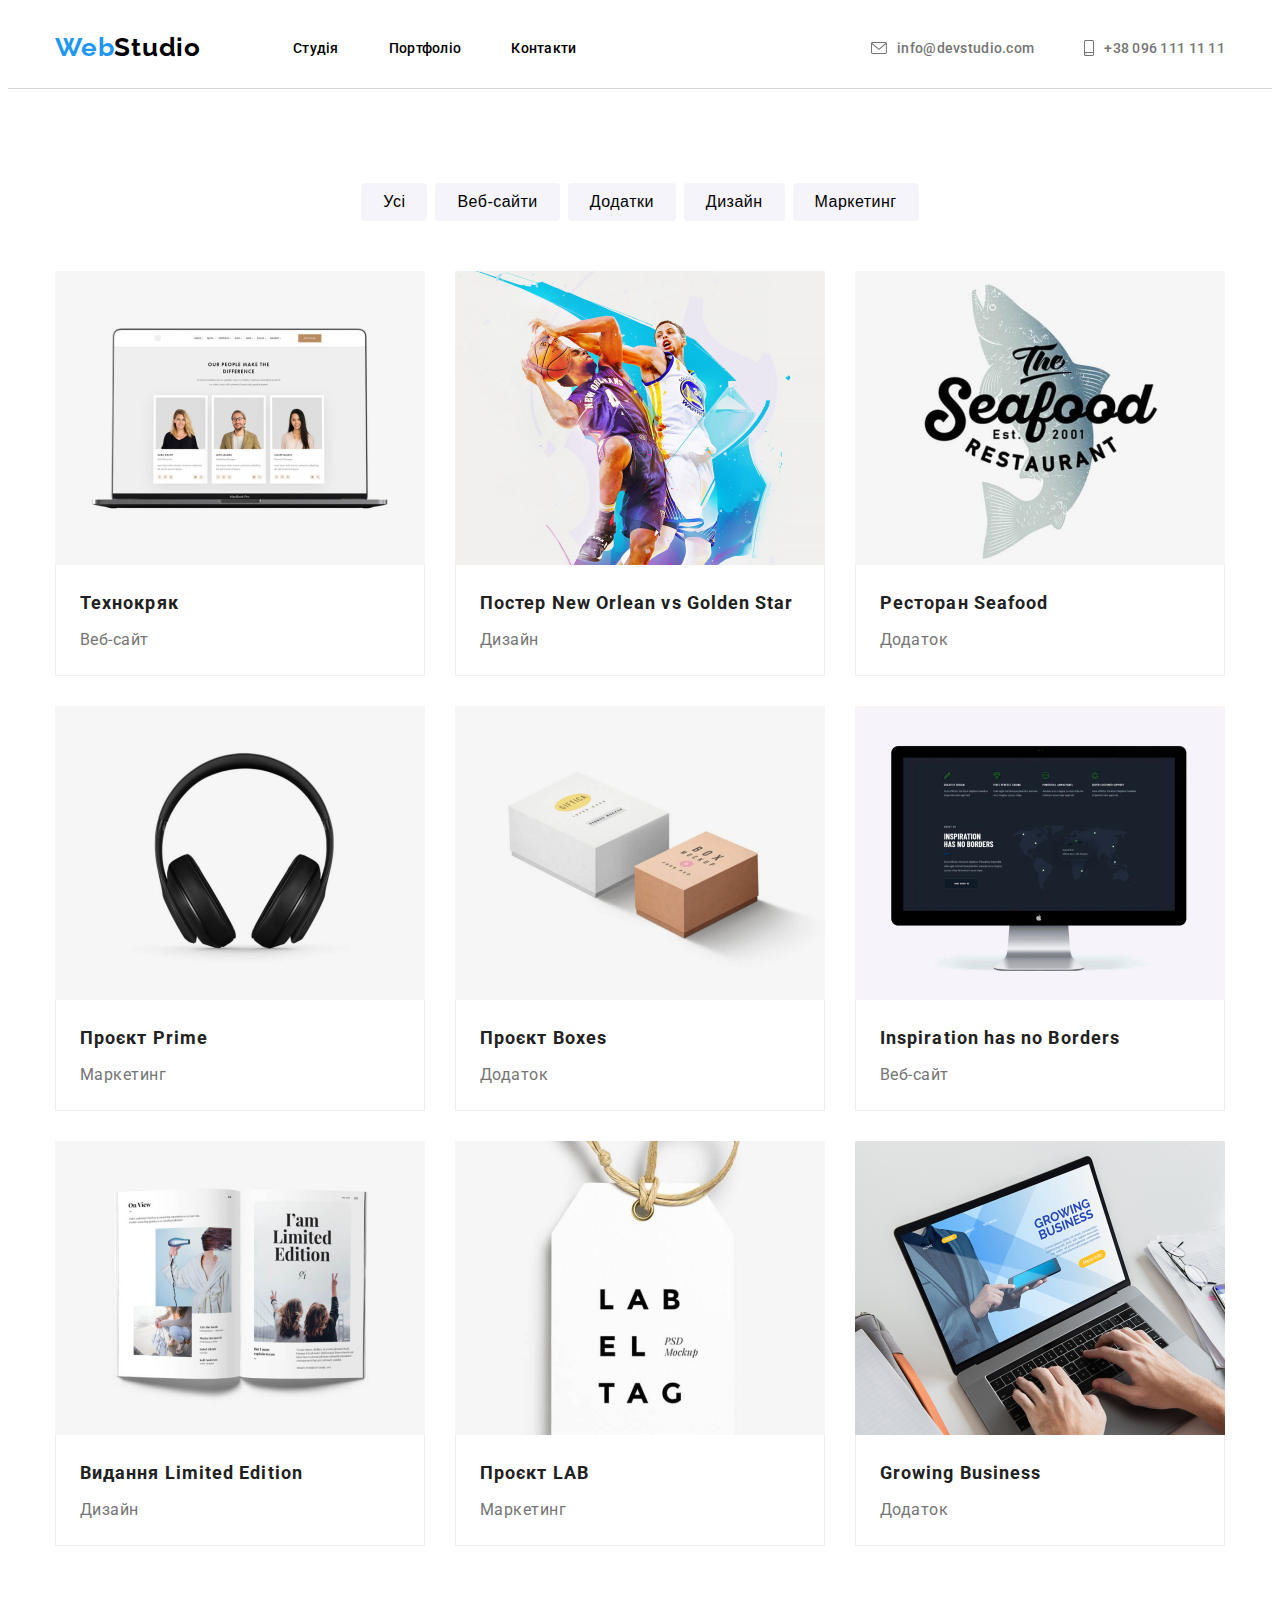
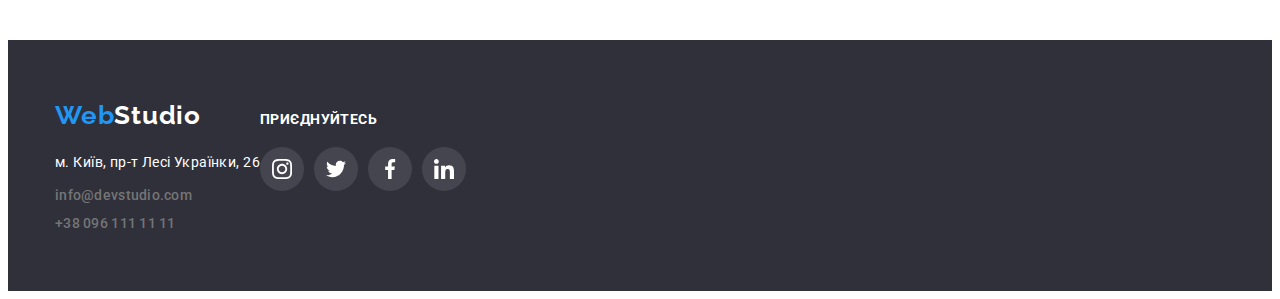
==== portfolio.html @ b7d6afb3 "Initial commit" ====
<!DOCTYPE html>
<html lang="uk">
<head>
    <meta charset="UTF-8">
    <meta http-equiv="X-UA-Compatible" content="IE=edge">
    <meta name="viewport" content="width=device-width, initial-scale=1.0">
    <title>Portfolio</title>
   
    <link rel="preconnect" href="https://fonts.googleapis.com">
    <link rel="preconnect" href="https://fonts.gstatic.com" crossorigin>
    <link href="https://fonts.googleapis.com/css2?family=Raleway:wght@700&family=Roboto:wght@400;500;700;900&display=swap" rel="stylesheet">
    <link rel="stylesheet" href="node_modules/modern-normalize/modern-normalize.css">
    <link rel="stylesheet" href="./css/styles.css">
</head>

<body>
    <!--Header-->
 <header class="header-section">
        <div class="container">
        
        <!--Navigation bar-->
        <div class="header-navigation">
            
        <nav class="logo-container">
            <a class="logo-header" href="./index.html"><span class="accent-logo">Web</span>Studio</a>
        
            <ul class="navigation-container">  

                <li><a class="navigation-bar" href="./index.html">Студія</a></li>
                <li><a class="navigation-bar" href="./portfolio.html">Портфоліо</a></li>
                <li><a class="navigation-bar" href="#">Контакти</a></li>   
                
            </ul>
        </nav>
            
        <!--Contact info-->
           <ul class="contact-container">
    
            <li><a class="contact-info" href="mailto:info@devstudio.com">
                <svg width="16" height="12">
                    <use href="./images/icons.svg#icon-envelope"></use>
                </svg>
                info@devstudio.com
            </a></li>
            <li><a class="contact-info" href="tel:+380961111111">
                 <svg width="10" height="16">
                    <use href="./images/icons.svg#icon-smartphone"></use>
                </svg>
                 +38 096 111 11 11
            </a></li>       
        </ul>
        </div>
    </header>
    <main>
        

        <!--Filter section-->
        <section class="all-section">
            <div class="container">
            <ul class="filter-container">
                <li><button class="filter-button" type="button">Усі</button></li>
                <li><button class="filter-button" type="button">Веб-сайти</button></li>
                <li><button class="filter-button" type="button">Додатки</button></li>
                <li><button class="filter-button" type="button">Дизайн</button></li>
                <li><button class="filter-button" type="button">Маркетинг</button></li>
            </ul>
       
            <ul class="filter-items">
                <li class="all-list">
                    <img src="./images/techno.jpg" alt="Прототип веб-сайту" width="370" height="294">
                    <div class="items-container">
                    <h3 class="project-name">Технокряк</h3>
                    <p class="project">Веб-сайт</p>
                    </div>
                </li>
                <li class="all-list">
                    <img src="./images/neworlean.jpg" alt="Двоє баскетболістів" width="370" height="294">
                    <div class="items-container">
                    <h3 class="project-name">Постер New Orlean vs Golden Star</h3>
                    <p class="project">Дизайн</p>
                    </div>
                </li>
                <li class="all-list">
                    <img src="./images/seafood.jpg" alt="Лого ресторану морепродуктів" width="370" height="294">
                    <div class="items-container">
                    <h3 class="project-name">Ресторан Seafood</h3>
                    <p class="project">Додаток</p>
                    </div>
                </li>
                <li class="all-list">
                    <img src="./images/prime.jpg" alt="Навушники" width="370" height="294">
                    <div class="items-container">
                    <h3 class="project-name">Проєкт Prime</h3>
                    <p class="project">Маркетинг</p>
                    </div>
                </li>
                <li class="all-list">
                    <img src="./images/boxes.jpg" alt="Дві коробки" width="370" height="294">
                    <div class="items-container">
                    <h3 class="project-name">Проєкт Boxes</h3>
                    <p class="project">Додаток</p>
                    </div>
                </li>
                <li class="all-list">
                    <img src="./images/inspiration.jpg" alt="Монітор комп'ютеру" width="370" height="294">
                    <div class="items-container">
                    <h3 class="project-name">Inspiration has no Borders</h3>
                    <p class="project">Веб-сайт</p>
                    </div>
                </li>
                <li class="all-list">
                    <img src="./images/limited.jpg" alt="Розкрита книга" width="370" height="294">
                    <div class="items-container">
                    <h3 class="project-name">Видання Limited Edition</h3>
                    <p class="project">Дизайн</p>
                    </div>
                </li>
                <li class="all-list">
                    <img src="./images/lab.jpg" alt="Лого проекту" width="370" height="294">
                    <div class="items-container">
                    <h3 class="project-name">Проєкт LAB</h3>
                    <p class="project">Маркетинг</p>
                    </div>
                </li>
                <li class="all-list">
                    <img src="./images/business.jpg" alt="Людина за ноутбуком" width="370" height="294">
                    <div class="items-container">
                    <h3 class="project-name">Growing Business</h3>
                    <p class="project">Додаток</p>
                    </div>
                </li>
            </ul>
            </div>
        </section>

        
    </main>

    <!--Footer-->
   <footer class="footer">
        <div class="container">
        <div class="footer-container">
        <div>
        <a class="logo-footer" href="./index.html"><span class="accent-logo">Web</span>Studio</a>
        <address class="address-section">
            <a class="footer-address" href="https://www.google.com/maps/d/u/0/viewer?mid=10uSM3H-mIU3GznYo2szRIEphczw&hl=en_US&ll=50.42732700000001%2C30.538092&z=17" target="_blank" rel="noopener noreferrer nofollow">м. Київ, пр-т Лесі Українки, 26</a>
        <ul>
            
            <li class="contact-bottom"><a class="contact-info" href="mailto:info@devstudio.com">info@devstudio.com</a></li>
            <li class="contact-bottom"><a class="contact-info" href="tel:+380961111111">+38 096 111 11 11</a></li>
        </ul>
        </address>
        </div>
        <div>
        <h3 class="footer-join">Приєднуйтесь</h3>
        <ul class="footer-icon">
                        <li class="socials-icon">
                            <a class="socials-link" href="#">
                                <svg width="20" height="20">
                                    <use href="./images/icons.svg#icon-instagram2"></use>
                                </svg>
                            </a>
                        </li>
                        <li class="socials-icon">
                            <a class="socials-link" href="#">
                                <svg width="20" height="20">
                                    <use href="./images/icons.svg#icon-twitter1"></use>
                                </svg>
                            </a>
                        </li>
                        <li class="socials-icon">
                            <a class="socials-link" href="#">
                                <svg width="20" height="20">
                                    <use href="./images/icons.svg#icon-facebook1"></use>
                                </svg>
                            </a>
                        </li>
                        <li class="socials-icon">
                            <a class="socials-link" href="#">
                                <svg width="20" height="20">
                                    <use href="./images/icons.svg#icon-linkedin1"></use>
                                </svg>
                            </a>
                        </li>
        </ul>
        </div>
        </div>
        </div>
    </footer>
</body>
</html>
---- css/styles.css ----
:root {
--main-color: #2F303A;
--second-color: #F5F4FA;
--main-text-color: #212121;
--second-text-color: #757575;
--accent-text-color: #2196F3;
--logo-text-header: #000000;
--logo-text-footer: #fff;
--body-color: #fff;
--second-body-color: #F5F4FA;
--contact-icon-color: #757575;
--defolt-icon-color: #AFB1B8;
}

* {
    box-sizing: border-box;
}

h1,
h2,
h3,
h4,
h5,
h6,
p {
    margin-top: 0;
}

body {
    font-family: 'Roboto', sans-serif;
    font-weight: 400;
    background-color: var(--body-color);
}

.container {
    margin: 0 auto;
    padding: 0 15px;
    max-width: 1200px;
}



/*Header*/

.header-section {
    border-bottom: 1px lightgray solid;
}
.logo-header {
    font-family: 'Raleway';
    font-weight: 700;
    font-size: 26px;
    line-height: 1.192;
    letter-spacing: 0.03em;
    text-decoration: none;
    color: var(--logo-text-header);
    margin-right: 92px;
    padding-top: 24px;
    padding-bottom: 25px;
}

.accent-logo {
    color: var(--accent-text-color);
}


ul {
    list-style-type: none;
    margin: 0;
    padding-left: 0;
}


.header-navigation {
    display: flex;
    justify-content: space-between;
    flex-basis: auto;
    width: 100%
}
.logo-container {
    display: flex;
    justify-content: space-between;
    align-items: center;
    /* flex-grow: 1; */
}

.navigation-container {
    display: flex;
    justify-content: space-between;
    align-items: center;
    gap: 50px;
}

.navigation-bar {
    text-decoration: none;
    font-weight: 500;
    font-size: 14px;
    line-height: 1.142;
    letter-spacing: 0.02em;
    color: var(--main-text-color), #212121;
    padding: 32px 0;
}

.contact-info {
    display: flex;
    align-items: center;
    gap: 10px;
    font-style: normal;
    text-decoration: none;
    font-weight: 500;
    font-size: 14px;
    line-height: 1.142;
    letter-spacing: 0.02em;
    color: var(--second-text-color);
    fill: currentColor;

}


.contact-container {
    display: flex;
    justify-content: space-between;
    align-items: center;
    gap: 50px;
}

.navigation-bar:hover,
.navigation-bar:focus{
    color: var(--accent-text-color);
}

.contact-info:hover,
.contact-info:focus {
    color: var(--accent-text-color);
    fill: var(--accent-text-color);
}

/*Main body of main page*/

/*main section*/

.main-section {
    padding-top: 200px;
    padding-bottom: 200px;
    max-width: 1600px;
    margin: 0 auto;
    background-image: 
     linear-gradient(rgba(47, 48, 58, 0.4), 
     rgba(47, 48, 58, 0.4)),
     url(../images/hero.jpg);
    background-repeat: no-repeat;
    background-size: cover;
    background-position: center;
}

.main-title {
    max-width: 696px;
    margin: 0 auto;
    margin-bottom: 30px;
    font-weight: 900;
    font-size: 44px;
    line-height: 1.363;
    text-align: center;
    letter-spacing: 0.06em;
    text-transform: uppercase;
    color: var(--body-color);
}


button {
    border: none;
    cursor: pointer;
    
}
.order-button {
    background: var(--accent-text-color);
    box-shadow: 0px 4px 4px rgba(0, 0, 0, 0.15);
    border-radius: 4px;
    font-family: inherit;
    font-weight: 700;
    font-size: 16px;
    line-height: 1.875;
    letter-spacing: 0.06em;
    color: var(--body-color);
    display: block;
    margin: 0 auto;
    padding: 10px;
}

.order-button:hover,
.order-button:focus {
    background: #188CE8;
    box-shadow: 0px 4px 4px rgba(0, 0, 0, 0.15);
    border-radius: 4px;
}

/*features section*/

.features-section {
    background: var(--body-color);
    padding-top: 94px;
    padding-bottom: 94px;
}
.visually-hidden {
    position: absolute;
    white-space: nowrap;
    width: 1px;
    height: 1px;
    overflow: hidden;
    border: 0;
    padding: 0;
    clip: rect(0 0 0 0);
    clip-path: inset(50%);
    margin: -1px;
}

.features-container {
    display:flex;
    justify-content: space-between;
    align-items: baseline;
    gap: 30px;
}

.featutes-icon {
    /* padding: 25px 100px; */
    display: flex;
    justify-content: center;
    align-items: center;
    width: 270px;
    height: 120px;
    margin-bottom: 30px;
    background-color: var(--second-color);
    border-radius: 4px;
}

.features-title{
    font-weight: 700;
    font-size: 14px;
    line-height: 1.142;
    letter-spacing: 0.03em;
    text-transform: uppercase;
    color: var(--main-text-color);
}

.features-text {
    font-size: 14px;
    line-height: 1.714;
    letter-spacing: 0.03em;
    color: var(--second-text-color);
    margin-bottom: 0;
}

/*activity section*/

img {
    display: block;
    max-width: 100%;
    height:auto;
}

.activity-container {
    display: flex;
    justify-content: center;
    gap:30px;
}

.activity-section {
    background-color: var(--body-color);
    padding-bottom: 94px;
}

.activity-title,
.team-title,
.clients-title {
    font-weight: 700;
    font-size: 36px;
    line-height: 1.166;
    text-align: center;
    letter-spacing: 0.03em;
    color: var(--main-text-color);
    margin-bottom: 50px;
}

/*team section*/
.team-container {
    display: flex;
    justify-content: center;
    gap: 30px;
}
.team-section {
    background: var(--second-body-color);
    padding-top: 94px;
    padding-bottom: 94px;
}

.team-list {
    background-color: var(--body-color);
    padding-bottom: 30px;
    box-shadow: 0px 1px 3px rgba(0, 0, 0, 0.12), 0px 1px 1px rgba(0, 0, 0, 0.14), 0px 2px 1px rgba(0, 0, 0, 0.2);
    border-radius: 0px 0px 4px 4px;
}

.team-name {
    font-weight: 500;
    font-size: 16px;
    line-height: 1.187;
    letter-spacing: 0.03em;
    text-align: center;
    color: var(--main-text-color);
    margin-top: 30px;
    margin-bottom: 10px;
}

.team-position {
    font-size: 16px;
    line-height: 1.187;
    letter-spacing: 0.03em;
    text-align: center;
    color: var(--second-text-color);
    margin-bottom: 16px;
}

.team-icon {
    display: flex;
    align-items: center;
    justify-content: center;
    gap: 10px;
}

.team-link {
    display: flex;
    justify-content: center;
    align-items: center;
    width: 100%;
    height: 100%; 
    fill: var(--defolt-icon-color);
    background-color: var(--body-color);
    border-radius: 50%;
}

.list-icon {
    width: 44px;
    height: 44px;   
}

.team-link:hover,
.team-link:focus {
    background-color: var(--accent-text-color);
    fill: var(--body-color);
}

/* Clients section */

.clients-section {
    padding-top: 94px;
    padding-bottom: 94px;
}

.clients-list {
    display: flex;
    gap: 30px;
}

.clients-link {
    display: flex;
    justify-content: center;
    align-items: center;
    width: 170px;
    height: 92px;
    border: 1px solid #AFB1B8;
    border-radius: 4px;
    fill: var(--defolt-icon-color);
}

.clients-link:hover,
.clients-link:focus {
    border: 1px solid var(--accent-text-color);
    fill: var(--accent-text-color);
}



/*Footer*/

.footer {
    background-color: var(--main-color);
    padding-top: 60px;
    padding-bottom: 60px;
}

.footer-container {
    display: flex;
    justify-content: flex-start;
    align-items: baseline;
}
.footer-icon {
    display: flex;
    gap: 10px;
}

.socials-icon {
    width: 44px;
    height: 44px;
    
}
.socials-link {
    display: flex;
    justify-content: center;
    align-items: center;
    width: 100%;
    height: 100%;  
    border-radius: 50%;
    fill: var(--body-color);
    background-color: rgba(255, 255, 255, 0.1);
}

.socials-link:hover,
.socials-link:focus {
    background-color: var(--accent-text-color);
}

.footer-join {
    font-family: 'Roboto';
    font-style: normal;
    font-weight: 700;
    font-size: 14px;
    line-height: 16px;
    letter-spacing: 0.03em;
    text-transform: uppercase;
    color: var(--logo-text-footer);
    margin-bottom: 20px;
}
.logo-footer {
    font-family: 'Raleway';
    font-style: normal;
    font-weight: 700;
    font-size: 26px;
    line-height: 1.192;
    letter-spacing: 0.03em;
    color: var(--logo-text-footer);
    text-decoration: none;
}

.address-section {
    font-style: normal;
    margin-top: 20px;
}

.address-container {
    margin-right: 70px;
}

.footer-address {
    font-size: 14px;
    line-height: 1.714;
    letter-spacing: 0.03em;
    color: var(--body-color);
    text-decoration: none;
    margin-bottom: 12px;
    display: block;
}

.contact-bottom {
    display: block;
    margin-bottom: 12px;

}

.contact-bottom:last-child {
    margin-bottom: 0;
}


/*Portfolio page*/
.all-section {
    padding-top: 94px;
    padding-bottom: 94px;
}

.filter-container {
    display: flex;
    justify-content: center;
    gap: 8px;
    margin-bottom: 50px;
}
.filter-button {
    background-color: var(--second-color);
    border-radius: 4px;
    font-style:inherit;
    font-weight: 500;
    font-size: 16px;
    line-height: 1.625;
    text-align: center;
    letter-spacing: 0.03em;
    padding: 6px 22px;
}

.filter-button:hover,
.filter-button:focus {
    background-color: var(--accent-text-color);
    box-shadow: 0px 3px 1px rgba(0, 0, 0, 0.1), 0px 1px 2px rgba(0, 0, 0, 0.08), 0px 2px 2px rgba(0, 0, 0, 0.12);
    border-radius: 4px;
    color: var(--body-color);
}

.all-list {
    box-sizing: border-box;
    background: var(--body-color);
    flex-basis: calc((100% - 60px) / 3); 
}

.all-list:hover,
.all-list:focus {
    box-shadow: 0px 1px 1px rgba(0, 0, 0, 0.12), 0px 4px 4px rgba(0, 0, 0, 0.06), 1px 4px 6px rgba(0, 0, 0, 0.16);
}

.filter-items {
    display: flex;
    gap: 30px;
    flex-wrap: wrap;
}

.project-name {
    font-weight: 700;
    font-size: 18px;
    line-height: 2;
    letter-spacing: 0.06em;
    color: var(--main-text-color);
    margin-bottom: 4px;

}

.project {
    font-size: 16px;
    line-height: 1.875;
    letter-spacing: 0.03em;
    color: var(--second-text-color);
    margin-bottom: 0px;
}  
    
.items-container {
    border-bottom: 1px solid #EEEEEE;
    border-left: 1px solid #EEEEEE;
    border-right: 1px solid #EEEEEE;
    padding-left: 24px;
    padding-right: 24px;
    padding-bottom: 20px;
    padding-top: 20px;
    
}
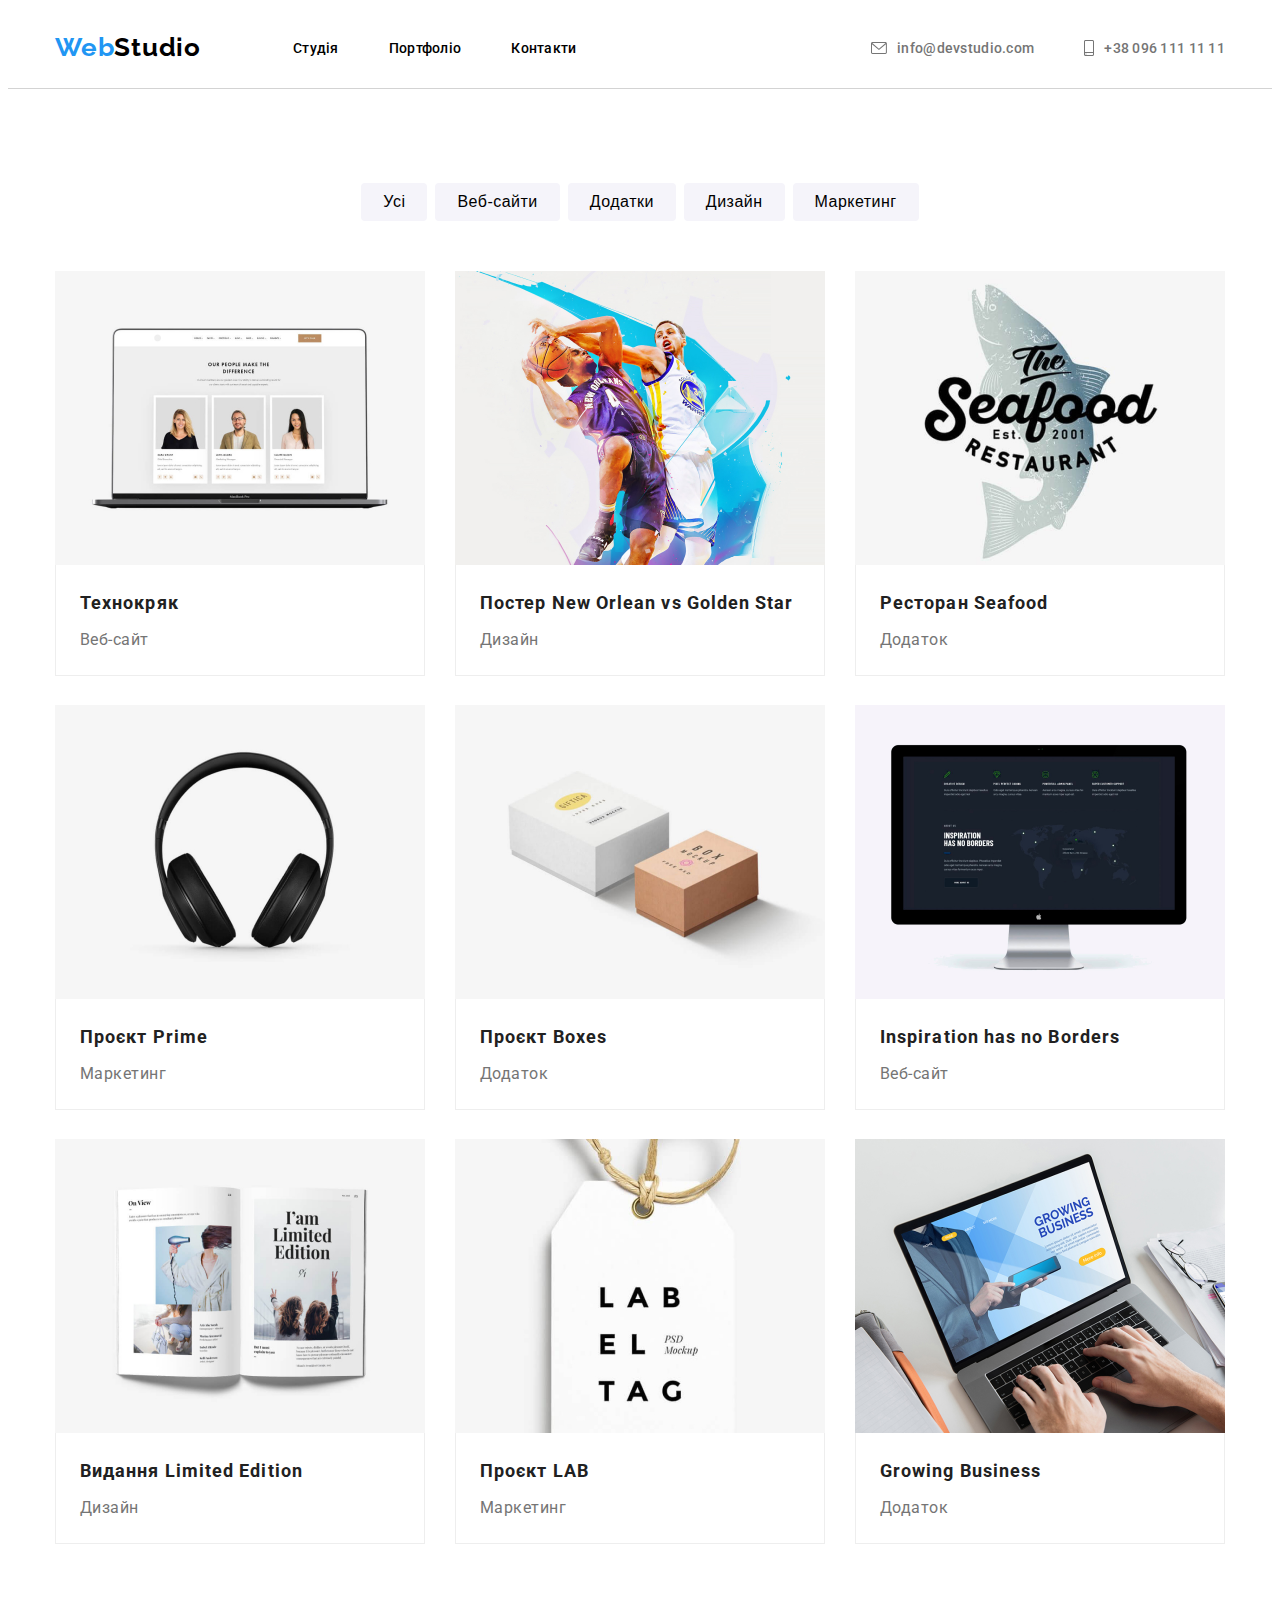
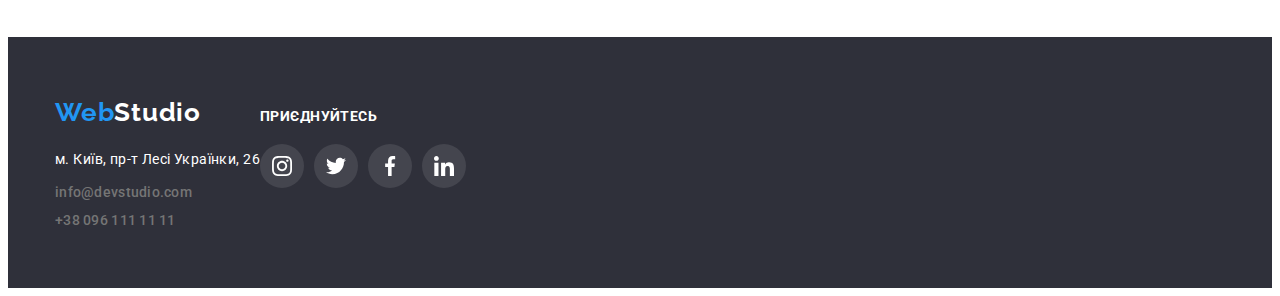
==== commit fc806469: "update portfolio" ====
--- a/portfolio.html
+++ b/portfolio.html
@@ -67,68 +67,140 @@
        
             <ul class="filter-items">
                 <li class="all-list">
-                    <img src="./images/techno.jpg" alt="Прототип веб-сайту" width="370" height="294">
-                    <div class="items-container">
-                    <h3 class="project-name">Технокряк</h3>
-                    <p class="project">Веб-сайт</p>
-                    </div>
-                </li>
-                <li class="all-list">
-                    <img src="./images/neworlean.jpg" alt="Двоє баскетболістів" width="370" height="294">
-                    <div class="items-container">
-                    <h3 class="project-name">Постер New Orlean vs Golden Star</h3>
-                    <p class="project">Дизайн</p>
-                    </div>
-                </li>
-                <li class="all-list">
-                    <img src="./images/seafood.jpg" alt="Лого ресторану морепродуктів" width="370" height="294">
-                    <div class="items-container">
-                    <h3 class="project-name">Ресторан Seafood</h3>
-                    <p class="project">Додаток</p>
-                    </div>
-                </li>
-                <li class="all-list">
-                    <img src="./images/prime.jpg" alt="Навушники" width="370" height="294">
-                    <div class="items-container">
-                    <h3 class="project-name">Проєкт Prime</h3>
-                    <p class="project">Маркетинг</p>
-                    </div>
-                </li>
-                <li class="all-list">
-                    <img src="./images/boxes.jpg" alt="Дві коробки" width="370" height="294">
-                    <div class="items-container">
-                    <h3 class="project-name">Проєкт Boxes</h3>
-                    <p class="project">Додаток</p>
-                    </div>
-                </li>
-                <li class="all-list">
-                    <img src="./images/inspiration.jpg" alt="Монітор комп'ютеру" width="370" height="294">
-                    <div class="items-container">
-                    <h3 class="project-name">Inspiration has no Borders</h3>
-                    <p class="project">Веб-сайт</p>
-                    </div>
-                </li>
-                <li class="all-list">
-                    <img src="./images/limited.jpg" alt="Розкрита книга" width="370" height="294">
-                    <div class="items-container">
-                    <h3 class="project-name">Видання Limited Edition</h3>
-                    <p class="project">Дизайн</p>
-                    </div>
-                </li>
-                <li class="all-list">
-                    <img src="./images/lab.jpg" alt="Лого проекту" width="370" height="294">
-                    <div class="items-container">
-                    <h3 class="project-name">Проєкт LAB</h3>
-                    <p class="project">Маркетинг</p>
-                    </div>
-                </li>
-                <li class="all-list">
-                    <img src="./images/business.jpg" alt="Людина за ноутбуком" width="370" height="294">
-                    <div class="items-container">
-                    <h3 class="project-name">Growing Business</h3>
-                    <p class="project">Додаток</p>
-                    </div>
-                </li>
+                    <a class="all-list-link" href="#">
+                        <div class="all-list-overlay">
+                            <p class="all-list-text">Ресурс пропонує комплексні пропозиції з різним рівнем функціоналу та сервісів. 
+                            Все це дозволить відвідувачу отримати вичерпні відомості про компанію чи приватну особу.
+                            </p>
+                            <img src="./images/techno.jpg" alt="Прототип веб-сайту" width="370" height="294">
+                        </div>
+                        <div class="items-container">
+                            <h3 class="project-name">Технокряк</h3>
+                            <p class="project">Веб-сайт</p>
+                        </div>
+                    </a>
+                </li>
+
+                <li class="all-list">
+                    <a class="all-list-link" href="#">
+                        <div class="all-list-overlay">
+                            <p class="all-list-text">Ресурс пропонує комплексні пропозиції з різним рівнем функціоналу та сервісів. 
+                            Все це дозволить відвідувачу отримати вичерпні відомості про компанію чи приватну особу.
+                            </p>
+                            <img src="./images/neworlean.jpg" alt="Двоє баскетболістів" width="370" height="294">
+                        </div>
+                        <div class="items-container">
+                            <h3 class="project-name">Постер New Orlean vs Golden Star</h3>
+                            <p class="project">Дизайн</p>
+                        </div>
+                    </a>
+                </li>
+
+                <li class="all-list">
+                    <a class="all-list-link" href="#">
+                        <div class="all-list-overlay">
+                            <p class="all-list-text">Ресурс пропонує комплексні пропозиції з різним рівнем функціоналу та сервісів. 
+                            Все це дозволить відвідувачу отримати вичерпні відомості про компанію чи приватну особу.
+                            </p>
+                            <img src="./images/seafood.jpg" alt="Лого ресторану морепродуктів" width="370" height="294">
+                        </div>
+                        <div class="items-container">
+                            <h3 class="project-name">Ресторан Seafood</h3>
+                            <p class="project">Додаток</p>
+                        </div>
+                    </a>
+                </li>
+
+                <li class="all-list">
+                    <a class="all-list-link" href="#">
+                        <div class="all-list-overlay">
+                            <p class="all-list-text">Ресурс пропонує комплексні пропозиції з різним рівнем функціоналу та сервісів. 
+                            Все це дозволить відвідувачу отримати вичерпні відомості про компанію чи приватну особу.
+                            </p>
+                            <img src="./images/prime.jpg" alt="Навушники" width="370" height="294">
+                        </div>
+                        <div class="items-container">
+                            <h3 class="project-name">Проєкт Prime</h3>
+                            <p class="project">Маркетинг</p>
+                        </div>
+                    </a>
+                </li>
+
+                <li class="all-list">
+                    <a class="all-list-link" href="#">
+                        <div class="all-list-overlay">
+                            <p class="all-list-text">Ресурс пропонує комплексні пропозиції з різним рівнем функціоналу та сервісів. 
+                            Все це дозволить відвідувачу отримати вичерпні відомості про компанію чи приватну особу.
+                            </p>
+                            <img src="./images/boxes.jpg" alt="Дві коробки" width="370" height="294">
+                        </div>
+                        <div class="items-container">
+                            <h3 class="project-name">Проєкт Boxes</h3>
+                            <p class="project">Додаток</p>
+                        </div>
+                    </a>
+                </li>
+
+                <li class="all-list">
+                    <a class="all-list-link" href="#">
+                        <div class="all-list-overlay">
+                            <p class="all-list-text">Ресурс пропонує комплексні пропозиції з різним рівнем функціоналу та сервісів. 
+                            Все це дозволить відвідувачу отримати вичерпні відомості про компанію чи приватну особу.
+                            </p>
+                            <img src="./images/inspiration.jpg" alt="Монітор комп'ютеру" width="370" height="294">
+                        </div>
+                        <div class="items-container">
+                            <h3 class="project-name">Inspiration has no Borders</h3>
+                            <p class="project">Веб-сайт</p>
+                        </div>
+                    </a>
+                </li>
+
+                <li class="all-list">
+                    <a class="all-list-link" href="#">
+                        <div class="all-list-overlay">
+                            <p class="all-list-text">Ресурс пропонує комплексні пропозиції з різним рівнем функціоналу та сервісів. 
+                            Все це дозволить відвідувачу отримати вичерпні відомості про компанію чи приватну особу.
+                            </p>
+                            <img src="./images/limited.jpg" alt="Розкрита книга" width="370" height="294">
+                        </div>
+                        <div class="items-container">
+                            <h3 class="project-name">Видання Limited Edition</h3>
+                            <p class="project">Дизайн</p>
+                        </div>
+                    </a>
+                </li>
+
+                <li class="all-list">
+                    <a class="all-list-link" href="#">
+                        <div class="all-list-overlay">
+                            <p class="all-list-text">Ресурс пропонує комплексні пропозиції з різним рівнем функціоналу та сервісів. 
+                            Все це дозволить відвідувачу отримати вичерпні відомості про компанію чи приватну особу.
+                            </p>
+                            <img src="./images/lab.jpg" alt="Лого проекту" width="370" height="294">
+                        </div>
+                        <div class="items-container">
+                            <h3 class="project-name">Проєкт LAB</h3>
+                            <p class="project">Маркетинг</p>
+                        </div>
+                    </a>
+                </li>
+
+                <li class="all-list">
+                    <a class="all-list-link" href="#">
+                        <div class="all-list-overlay">
+                            <p class="all-list-text">Ресурс пропонує комплексні пропозиції з різним рівнем функціоналу та сервісів. 
+                            Все це дозволить відвідувачу отримати вичерпні відомості про компанію чи приватну особу.
+                            </p>
+                        <img src="./images/business.jpg" alt="Людина за ноутбуком" width="370" height="294">
+                        </div>
+                            <div class="items-container">
+                            <h3 class="project-name">Growing Business</h3>
+                            <p class="project">Додаток</p>
+                        </div>
+                   </a> 
+                </li>
+
             </ul>
             </div>
         </section>
@@ -139,21 +211,21 @@
     <!--Footer-->
    <footer class="footer">
         <div class="container">
-        <div class="footer-container">
-        <div>
-        <a class="logo-footer" href="./index.html"><span class="accent-logo">Web</span>Studio</a>
-        <address class="address-section">
-            <a class="footer-address" href="https://www.google.com/maps/d/u/0/viewer?mid=10uSM3H-mIU3GznYo2szRIEphczw&hl=en_US&ll=50.42732700000001%2C30.538092&z=17" target="_blank" rel="noopener noreferrer nofollow">м. Київ, пр-т Лесі Українки, 26</a>
-        <ul>
-            
-            <li class="contact-bottom"><a class="contact-info" href="mailto:info@devstudio.com">info@devstudio.com</a></li>
-            <li class="contact-bottom"><a class="contact-info" href="tel:+380961111111">+38 096 111 11 11</a></li>
-        </ul>
-        </address>
-        </div>
-        <div>
-        <h3 class="footer-join">Приєднуйтесь</h3>
-        <ul class="footer-icon">
+            <div class="footer-container">
+                <div>
+                    <a class="logo-footer" href="./index.html"><span class="accent-logo">Web</span>Studio</a>
+                    <address class="address-section">
+                        <a class="footer-address" href="https://www.google.com/maps/d/u/0/viewer?mid=10uSM3H-mIU3GznYo2szRIEphczw&hl=en_US&ll=50.42732700000001%2C30.538092&z=17" target="_blank" rel="noopener noreferrer nofollow">м. Київ, пр-т Лесі Українки, 26</a>
+                        <ul>
+                            <li class="contact-bottom"><a class="contact-info" href="mailto:info@devstudio.com">info@devstudio.com</a></li>
+                            <li class="contact-bottom"><a class="contact-info" href="tel:+380961111111">+38 096 111 11 11</a></li>
+                        </ul>
+                    </address>
+                </div>
+
+                <div>
+                    <h3 class="footer-join">Приєднуйтесь</h3>
+                    <ul class="footer-icon">
                         <li class="socials-icon">
                             <a class="socials-link" href="#">
                                 <svg width="20" height="20">
@@ -161,6 +233,7 @@
                                 </svg>
                             </a>
                         </li>
+
                         <li class="socials-icon">
                             <a class="socials-link" href="#">
                                 <svg width="20" height="20">
@@ -168,6 +241,7 @@
                                 </svg>
                             </a>
                         </li>
+
                         <li class="socials-icon">
                             <a class="socials-link" href="#">
                                 <svg width="20" height="20">
@@ -175,6 +249,7 @@
                                 </svg>
                             </a>
                         </li>
+
                         <li class="socials-icon">
                             <a class="socials-link" href="#">
                                 <svg width="20" height="20">
@@ -182,9 +257,9 @@
                                 </svg>
                             </a>
                         </li>
-        </ul>
-        </div>
-        </div>
+                    </ul>
+                </div>
+            </div>
         </div>
     </footer>
 </body>
--- a/css/styles.css
+++ b/css/styles.css
@@ -91,6 +91,7 @@
 }
 
 .navigation-bar {
+    position: relative;
     text-decoration: none;
     font-weight: 500;
     font-size: 14px;
@@ -98,6 +99,26 @@
     letter-spacing: 0.02em;
     color: var(--main-text-color), #212121;
     padding: 32px 0;
+    transition: color 250ms cubic-bezier(0.4, 0, 0.2, 1);
+}
+
+.navigation-bar::after {
+    content: "";
+    position: absolute;
+    bottom: 0;
+    left: 0;
+    width: 100%;
+    height: 4px;
+    border-radius: 2px;
+    background-color: var(--accent-text-color);
+    opacity: 0;
+    transition: opacity 250ms cubic-bezier(0.4, 0, 0.2, 1);
+    
+}
+
+.navigation-bar:hover::after,
+.navigation-bar:focus::after {
+    opacity: 1;
 }
 
 .contact-info {
@@ -112,6 +133,7 @@
     letter-spacing: 0.02em;
     color: var(--second-text-color);
     fill: currentColor;
+    transition: color 250ms cubic-bezier(0.4, 0, 0.2, 1);
 
 }
 
@@ -173,7 +195,6 @@
 }
 .order-button {
     background: var(--accent-text-color);
-    box-shadow: 0px 4px 4px rgba(0, 0, 0, 0.15);
     border-radius: 4px;
     font-family: inherit;
     font-weight: 700;
@@ -184,13 +205,16 @@
     display: block;
     margin: 0 auto;
     padding: 10px;
+    transition: 
+     background-color 250ms cubic-bezier(0.4, 0, 0.2, 1),
+     box-shadow 250ms cubic-bezier(0.4, 0, 0.2, 1);  
+
 }
 
 .order-button:hover,
 .order-button:focus {
-    background: #188CE8;
+    background-color: #188CE8;
     box-shadow: 0px 4px 4px rgba(0, 0, 0, 0.15);
-    border-radius: 4px;
 }
 
 /*features section*/
@@ -268,6 +292,35 @@
     padding-bottom: 94px;
 }
 
+.activity-list {
+    position: relative;
+}
+.name-container {
+    position: absolute;
+    background-color: rgba(47, 48, 58, 0.8);
+    height: 70px;
+    width: 100%;
+    bottom: 0;
+    right: 0;
+}
+
+.activity-name {
+    position: absolute;
+    right: 50%;
+    bottom: 50%;
+    transform: translate(50%,50%);
+    margin: 0; 
+    
+    font-family: 'Roboto';
+    font-weight: 700;
+    font-size: 14px;
+    line-height: 16px;
+    letter-spacing: 0.03em;
+    text-transform: uppercase;
+    color: var(--body-color);
+}
+
+
 .activity-title,
 .team-title,
 .clients-title {
@@ -295,7 +348,10 @@
 .team-list {
     background-color: var(--body-color);
     padding-bottom: 30px;
-    box-shadow: 0px 1px 3px rgba(0, 0, 0, 0.12), 0px 1px 1px rgba(0, 0, 0, 0.14), 0px 2px 1px rgba(0, 0, 0, 0.2);
+    box-shadow: 
+    0px 1px 3px rgba(0, 0, 0, 0.12),
+    0px 1px 1px rgba(0, 0, 0, 0.14), 
+    0px 2px 1px rgba(0, 0, 0, 0.2);
     border-radius: 0px 0px 4px 4px;
 }
 
@@ -335,6 +391,9 @@
     fill: var(--defolt-icon-color);
     background-color: var(--body-color);
     border-radius: 50%;
+    transition: 
+     background-color 250ms cubic-bezier(0.4, 0, 0.2, 1), 
+     fill 250ms cubic-bezier(0.4, 0, 0.2, 1);
 }
 
 .list-icon {
@@ -369,6 +428,10 @@
     border: 1px solid #AFB1B8;
     border-radius: 4px;
     fill: var(--defolt-icon-color);
+    transition: 
+     border 250ms cubic-bezier(0.4, 0, 0.2, 1),
+     fill 250ms cubic-bezier(0.4, 0, 0.2, 1);
+
 }
 
 .clients-link:hover,
@@ -376,7 +439,6 @@
     border: 1px solid var(--accent-text-color);
     fill: var(--accent-text-color);
 }
-
 
 
 /*Footer*/
@@ -411,6 +473,7 @@
     border-radius: 50%;
     fill: var(--body-color);
     background-color: rgba(255, 255, 255, 0.1);
+    transition: background-color 250ms cubic-bezier(0.4, 0, 0.2, 1);
 }
 
 .socials-link:hover,
@@ -492,25 +555,73 @@
     text-align: center;
     letter-spacing: 0.03em;
     padding: 6px 22px;
+    transition: 
+     background-color 250ms cubic-bezier(0.4, 0, 0.2, 1),
+     box-shadow 250ms cubic-bezier(0.4, 0, 0.2, 1),
+     color 250ms cubic-bezier(0.4, 0, 0.2, 1);
 }
 
 .filter-button:hover,
 .filter-button:focus {
     background-color: var(--accent-text-color);
-    box-shadow: 0px 3px 1px rgba(0, 0, 0, 0.1), 0px 1px 2px rgba(0, 0, 0, 0.08), 0px 2px 2px rgba(0, 0, 0, 0.12);
-    border-radius: 4px;
+    box-shadow: 
+    0px 3px 1px rgba(0, 0, 0, 0.1), 
+    0px 1px 2px rgba(0, 0, 0, 0.08), 
+    0px 2px 2px rgba(0, 0, 0, 0.12);
     color: var(--body-color);
 }
 
 .all-list {
+    position: relative;
     box-sizing: border-box;
     background: var(--body-color);
     flex-basis: calc((100% - 60px) / 3); 
+    transition: box-shadow 250ms cubic-bezier(0.4, 0, 0.2, 1);
+    width: 370px;
+    height: 404px;
+    
+}
+
+.all-list-overlay {
+    position: relative;
+    overflow: hidden;
+    width: 100%;
+    height: 100%;
+}
+
+.all-list-link {
+position: absolute;
+text-decoration: none;
+}
+
+.all-list-text {
+    position: absolute;
+    top: 0;
+    left: 0;
+    height: 100%;
+    width: 100%;
+    padding: 63px 24px;
+    background-color: rgba(33, 150, 243, 0.9);
+    font-family: 'Roboto';
+    font-weight: 400;
+    font-size: 18px;
+    line-height: 28px;
+    letter-spacing: 0.03em;
+    color: var(--body-color);
+    transform: translateY(100%);
+    transition: transform 250ms cubic-bezier(0.4, 0, 0.2, 1);
+}
+
+.all-list:hover .all-list-text {
+    transform: translate(0);
 }
 
 .all-list:hover,
 .all-list:focus {
-    box-shadow: 0px 1px 1px rgba(0, 0, 0, 0.12), 0px 4px 4px rgba(0, 0, 0, 0.06), 1px 4px 6px rgba(0, 0, 0, 0.16);
+    box-shadow: 
+    0px 1px 1px rgba(0, 0, 0, 0.12), 
+    0px 4px 4px rgba(0, 0, 0, 0.06), 
+    1px 4px 6px rgba(0, 0, 0, 0.16);
 }
 
 .filter-items {
@@ -545,5 +656,59 @@
     padding-right: 24px;
     padding-bottom: 20px;
     padding-top: 20px;
+}
+
+/* Modal */
+
+.backdrop {
+    position: fixed;
+    top: 0;
+    left: 0;
+    width: 100%;
+    height: 100%;
+    background-color: rgba(0, 0, 0, 0.2);
+    transform: scale(100%);
+    transition: transform 250ms cubic-bezier(0.4, 0, 0.2, 1);
+}
+
+.modal {
+    position: absolute;
+    top: 50%;
+    left: 50%;
+    transform: translate(-50%, -50%);
+    width: 100%;
+    max-width: 528px;
+    height: 100%;
+    max-height: 581px;
+    background-color: var(--body-color);
+    box-shadow: 
+    0px 1px 3px rgba(0, 0, 0, 0.12), 
+    0px 1px 1px rgba(0, 0, 0, 0.14), 
+    0px 2px 1px rgba(0, 0, 0, 0.2);
+    border-radius: 4px;
     
-}+}
+
+.backdrop.is-hidden {
+    opacity: 0;
+    visibility: hidden;
+    pointer-events: none;
+    transform: scale(0);
+}
+
+.close-button {
+    position: absolute;
+    top: 8px;
+    right: 8px;
+    display: flex;
+    justify-content: center;
+    align-items: center;
+    width: 30px;
+    height: 30px;
+    border-radius: 50%;
+    background-color: var(--body-color);
+    border: 1px solid rgba(0, 0, 0, 0.1);   
+    
+}
+
+
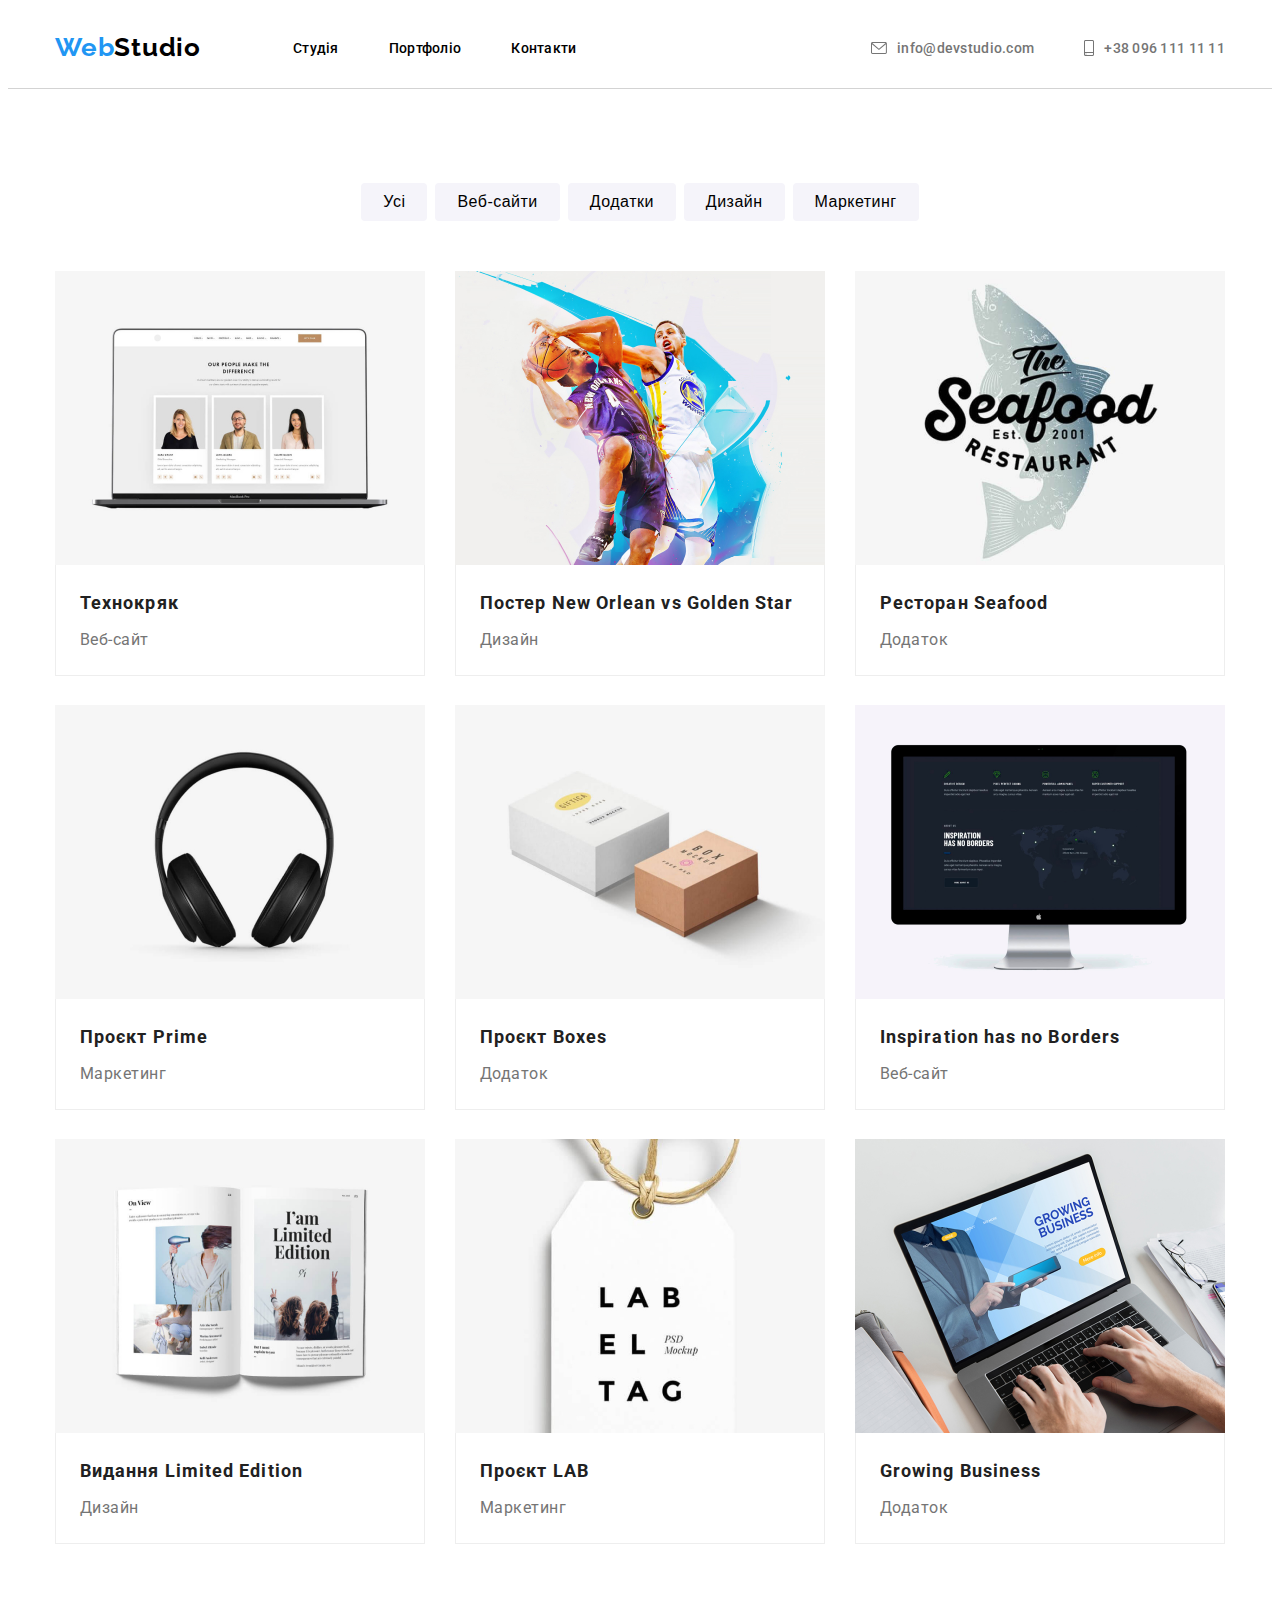
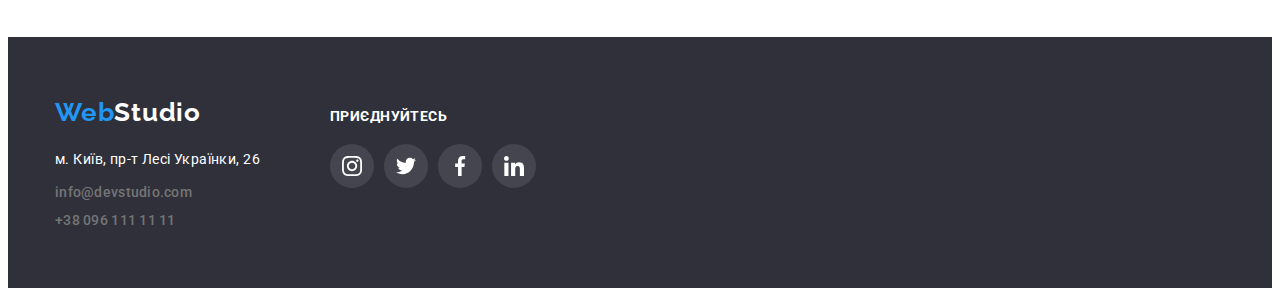
==== commit 52422747: "update portfolio" ====
--- a/portfolio.html
+++ b/portfolio.html
@@ -211,21 +211,21 @@
     <!--Footer-->
    <footer class="footer">
         <div class="container">
-            <div class="footer-container">
-                <div>
-                    <a class="logo-footer" href="./index.html"><span class="accent-logo">Web</span>Studio</a>
-                    <address class="address-section">
-                        <a class="footer-address" href="https://www.google.com/maps/d/u/0/viewer?mid=10uSM3H-mIU3GznYo2szRIEphczw&hl=en_US&ll=50.42732700000001%2C30.538092&z=17" target="_blank" rel="noopener noreferrer nofollow">м. Київ, пр-т Лесі Українки, 26</a>
-                        <ul>
-                            <li class="contact-bottom"><a class="contact-info" href="mailto:info@devstudio.com">info@devstudio.com</a></li>
-                            <li class="contact-bottom"><a class="contact-info" href="tel:+380961111111">+38 096 111 11 11</a></li>
-                        </ul>
-                    </address>
-                </div>
-
-                <div>
-                    <h3 class="footer-join">Приєднуйтесь</h3>
-                    <ul class="footer-icon">
+        <div class="footer-container">
+        <div class="address-container">
+        <a class="logo-footer" href="./index.html"><span class="accent-logo">Web</span>Studio</a>
+        <address class="address-section">
+            <a class="footer-address" href="https://www.google.com/maps/d/u/0/viewer?mid=10uSM3H-mIU3GznYo2szRIEphczw&hl=en_US&ll=50.42732700000001%2C30.538092&z=17" target="_blank" rel="noopener noreferrer nofollow">м. Київ, пр-т Лесі Українки, 26</a>
+        <ul>
+            
+            <li class="contact-bottom"><a class="contact-info" href="mailto:info@devstudio.com">info@devstudio.com</a></li>
+            <li class="contact-bottom"><a class="contact-info" href="tel:+380961111111">+38 096 111 11 11</a></li>
+        </ul>
+        </address>
+        </div>
+        <div>
+        <h3 class="footer-join">Приєднуйтесь</h3>
+        <ul class="footer-icon">
                         <li class="socials-icon">
                             <a class="socials-link" href="#">
                                 <svg width="20" height="20">
@@ -233,7 +233,6 @@
                                 </svg>
                             </a>
                         </li>
-
                         <li class="socials-icon">
                             <a class="socials-link" href="#">
                                 <svg width="20" height="20">
@@ -241,7 +240,6 @@
                                 </svg>
                             </a>
                         </li>
-
                         <li class="socials-icon">
                             <a class="socials-link" href="#">
                                 <svg width="20" height="20">
@@ -249,7 +247,6 @@
                                 </svg>
                             </a>
                         </li>
-
                         <li class="socials-icon">
                             <a class="socials-link" href="#">
                                 <svg width="20" height="20">
@@ -257,9 +254,9 @@
                                 </svg>
                             </a>
                         </li>
-                    </ul>
-                </div>
-            </div>
+        </ul>
+        </div>
+        </div>
         </div>
     </footer>
 </body>
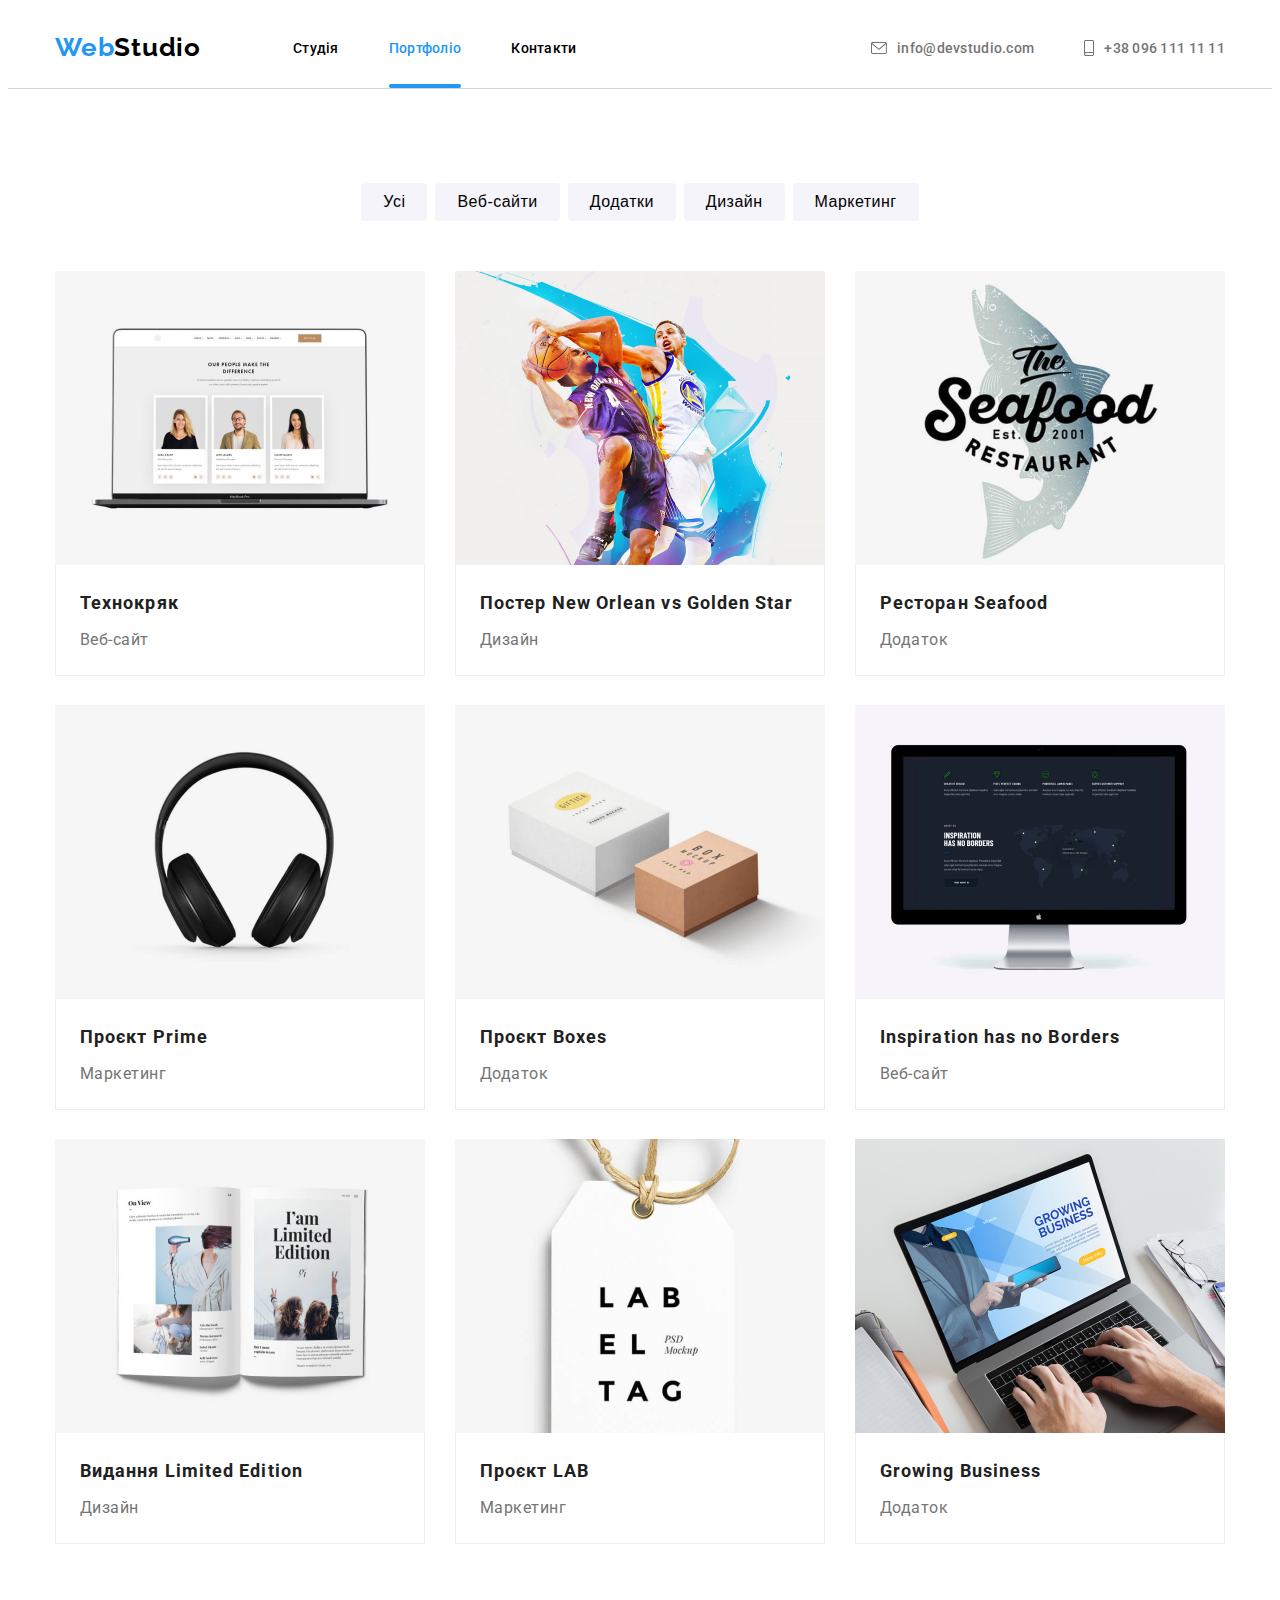
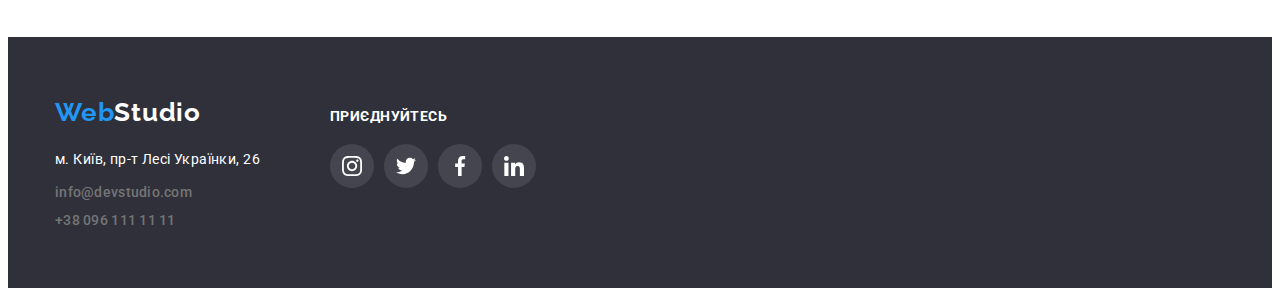
==== commit c664999d: "corrections portfolio" ====
--- a/portfolio.html
+++ b/portfolio.html
@@ -27,7 +27,7 @@
             <ul class="navigation-container">  
 
                 <li><a class="navigation-bar" href="./index.html">Студія</a></li>
-                <li><a class="navigation-bar" href="./portfolio.html">Портфоліо</a></li>
+                <li><a class="navigation-bar current" href="./portfolio.html">Портфоліо</a></li>
                 <li><a class="navigation-bar" href="#">Контакти</a></li>   
                 
             </ul>
--- a/css/styles.css
+++ b/css/styles.css
@@ -116,10 +116,23 @@
     
 }
 
+
 .navigation-bar:hover::after,
 .navigation-bar:focus::after {
     opacity: 1;
 }
+
+.logo-container .navigation-bar.current {
+    color: var(--accent-text-color);
+}
+
+.logo-container .navigation-bar.current::after {
+    opacity: 1;
+}
+
+
+
+
 
 .contact-info {
     display: flex;
@@ -666,16 +679,15 @@
     left: 0;
     width: 100%;
     height: 100%;
+    opacity: 1;
     background-color: rgba(0, 0, 0, 0.2);
-    transform: scale(100%);
-    transition: transform 250ms cubic-bezier(0.4, 0, 0.2, 1);
+    transition: opacity 250ms cubic-bezier(0.4, 0, 0.2, 1);
 }
 
 .modal {
     position: absolute;
     top: 50%;
     left: 50%;
-    transform: translate(-50%, -50%);
     width: 100%;
     max-width: 528px;
     height: 100%;
@@ -686,7 +698,12 @@
     0px 1px 1px rgba(0, 0, 0, 0.14), 
     0px 2px 1px rgba(0, 0, 0, 0.2);
     border-radius: 4px;
+    transform: scale(100%) translate(-50%, -50%);
+    transition: scale 250ms cubic-bezier(0.4, 0, 0.2, 1);
     
+}
+.backdrop.is-hidden .modal {
+    transform: scale(0);
 }
 
 .backdrop.is-hidden {
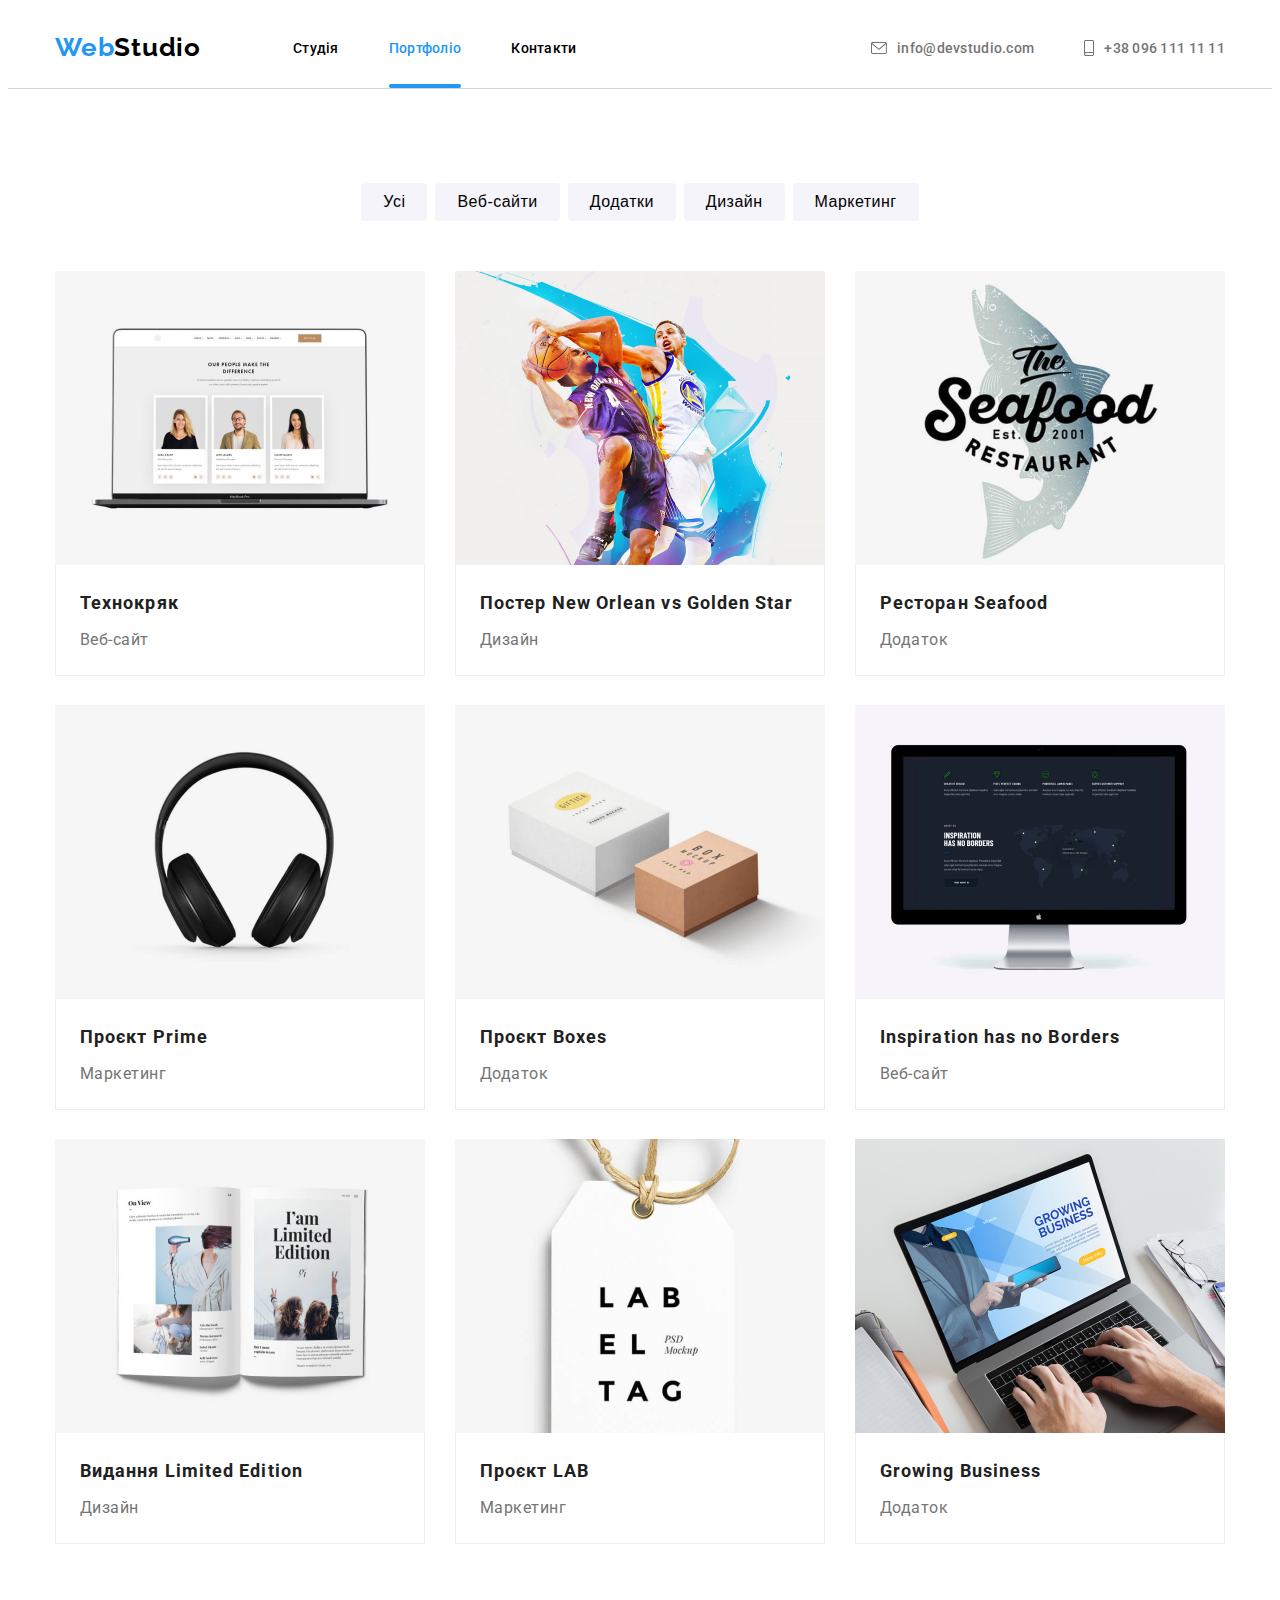
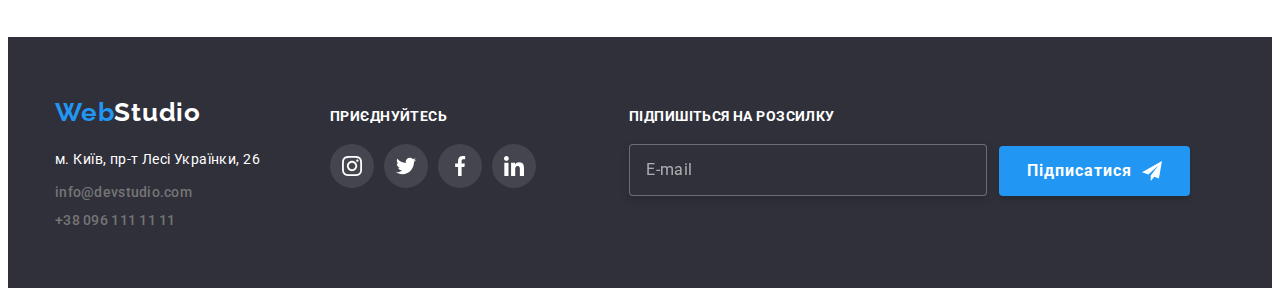
==== commit 007ba0e0: "update portfolio" ====
--- a/portfolio.html
+++ b/portfolio.html
@@ -209,7 +209,7 @@
     </main>
 
     <!--Footer-->
-   <footer class="footer">
+  <footer class="footer">
         <div class="container">
         <div class="footer-container">
         <div class="address-container">
@@ -223,7 +223,8 @@
         </ul>
         </address>
         </div>
-        <div>
+
+        <div class="join-container">
         <h3 class="footer-join">Приєднуйтесь</h3>
         <ul class="footer-icon">
                         <li class="socials-icon">
@@ -256,8 +257,29 @@
                         </li>
         </ul>
         </div>
+            <div>
+            <form class="subscribe-form" name="subscribe" autocomplete="on" novalidate>
+                <div>
+                    <div class="subscribe">
+                        <label class="" for="user_email">Підпишіться на розсилку</label>
+                    </div>
+                    <div class="form-filed">
+                        <input class="subscribe-email" id="user_email" type="email" name="email" placeholder="E-mail">
+                    </div>
+                    
+                </div>
+                <div>
+                    <button class="subscribe-button" type="submit">Підписатися
+                        <svg width="20" height="20">
+                            <use href="./images/icons.svg#icon-send"></use>
+                        </svg>
+                    </button>  
+                </div>
+            </form>
+            </div>
         </div>
         </div>
     </footer>
+    
 </body>
 </html>--- a/css/styles.css
+++ b/css/styles.css
@@ -80,7 +80,7 @@
     display: flex;
     justify-content: space-between;
     align-items: center;
-    /* flex-grow: 1; */
+    
 }
 
 .navigation-container {
@@ -525,6 +525,76 @@
     margin-right: 70px;
 }
 
+.join-container {
+    margin-right: 93px;
+}
+
+
+.subscribe-form {
+    display: flex;
+    gap: 12px;
+    justify-content: space-between;
+    align-items: flex-end;
+}
+
+.subscribe {
+    margin-bottom: 20px;
+    font-family: 'Roboto';
+    font-weight: 700;
+    font-size: 14px;
+    line-height: 1.142;
+    letter-spacing: 0.03em;
+    text-transform: uppercase;
+    color: var(--body-color);
+}
+
+.form-filed {
+   width: 358px;
+   
+}
+.subscribe-email {
+    width: 100%; 
+    padding: 15px 12px 15px 16px;
+    background-color: var(--main-color);
+    border: 1px solid rgba(255, 255, 255, 0.3);
+    filter: drop-shadow(0px 4px 4px rgba(0, 0, 0, 0.15));
+    border-radius: 4px;
+    color: rgba(255, 255, 255, 0.6);
+    font-family: 'Roboto';
+    font-weight: 400;
+    font-size: 16px;
+    line-height: 1.25;
+    letter-spacing: 0.03em;
+}
+
+.subscribe-email::placeholder {
+    font-family: 'Roboto';
+    font-weight: 400;
+    font-size: 16px;
+    line-height: 1.25;
+    letter-spacing: 0.03em;
+    color: rgba(255, 255, 255, 0.6);
+}
+
+.subscribe-button {
+    display: flex;
+    align-items: center;
+    gap: 10px;
+    background-color: var(--accent-text-color);
+    padding: 10px 28px;
+    box-shadow: 0px 4px 4px rgba(0, 0, 0, 0.15);
+    border-radius: 4px;
+    font-family: 'Roboto';
+    font-weight: 700;
+    font-size: 16px;
+    line-height: 1.875;
+    letter-spacing: 0.06em;
+    color: var(--body-color);
+    fill: currentColor;
+    transition: box-shadow 250ms cubic-bezier(0.4, 0, 0.2, 1);
+}
+
+
 .footer-address {
     font-size: 14px;
     line-height: 1.714;
@@ -685,9 +755,18 @@
 }
 
 .modal {
-    position: absolute;
-    top: 50%;
-    left: 50%;
+    display: flex;
+    align-items: center;
+    justify-content: center;
+    padding: 20px 0;
+    height: 100%;
+    
+    
+}
+
+.modal-container {
+    position: relative;
+    padding: 40px;
     width: 100%;
     max-width: 528px;
     height: 100%;
@@ -698,10 +777,12 @@
     0px 1px 1px rgba(0, 0, 0, 0.14), 
     0px 2px 1px rgba(0, 0, 0, 0.2);
     border-radius: 4px;
-    transform: scale(100%) translate(-50%, -50%);
+    transform: scale(100%);
     transition: scale 250ms cubic-bezier(0.4, 0, 0.2, 1);
-    
-}
+    overflow: auto;
+    
+}
+
 .backdrop.is-hidden .modal {
     transform: scale(0);
 }
@@ -725,7 +806,163 @@
     border-radius: 50%;
     background-color: var(--body-color);
     border: 1px solid rgba(0, 0, 0, 0.1);   
-    
-}
-
-
+    transition: fill 250ms cubic-bezier(0.4, 0, 0.2, 1);
+    
+}
+
+.close-button:focus,
+.close-button:hover {
+    fill:var(--accent-text-color);
+}
+
+/* Form */
+
+
+
+.registration-modal {
+    margin-bottom: 12px;
+    font-family: 'Roboto';
+    font-weight: 700;
+    font-size: 20px;
+    line-height: 1.15;
+    text-align: center;
+    letter-spacing: 0.03em;
+    color: var(--main-text-color);
+    
+}
+
+
+.form-label {
+    font-family: 'Roboto';
+    font-weight: 400;
+    font-size: 12px;
+    line-height: 1.166;
+    letter-spacing: 0.01em;
+    color: var(--second-text-color);
+
+}
+
+.form-field {
+    position: relative;
+    margin-top: 4px;
+    margin-bottom: 10px;
+}
+
+.form-input {
+    padding: 11px 12px 11px 42px;
+    height: 40px;
+    width: 100%;
+    outline: none;
+    border: 1px solid rgba(33, 33, 33, 0.2);
+    border-radius: 4px;
+    transition: 
+    border-color 250ms cubic-bezier(0.4, 0, 0.2, 1),
+    fill 250ms cubic-bezier(0.4, 0, 0.2, 1);
+}
+
+.form-icon {
+    position: absolute;
+    left: 12px;
+    top: 50%;
+    transform: translateY(-50%);
+}
+
+.form-input:focus {
+    border-color: var(--accent-text-color);
+}
+
+.form-input:focus + .form-icon {
+    fill: var(--accent-text-color);
+}
+
+.form-field-textarea {
+    resize: none;
+    padding: 12px 16px;
+    margin-top: 4px;
+    margin-bottom: 20px;
+    outline: none;
+    height: 120px;
+    width: 100%;
+    border: 1px solid rgba(33, 33, 33, 0.2);
+    border-radius: 4px;
+    transition: border-color 250ms cubic-bezier(0.4, 0, 0.2, 1);
+}
+
+.form-field-textarea:focus {
+    border-color: var(--accent-text-color);
+}
+
+.form-field-textarea::placeholder {
+    font-family: 'Roboto';
+    font-weight: 400;
+    font-size: 12px;
+    line-height: 1.166;
+    letter-spacing: 0.01em;
+    color: rgba(117, 117, 117, 0.5);
+}
+
+.checkbox-container {
+    margin-bottom: 30px;
+    display: flex;
+    align-items: center;
+}
+
+.checkbox-label {
+    position: relative;
+    padding-left: 30px;
+    font-family: 'Roboto';
+    font-weight: 400;
+    font-size: 14px;
+    line-height: 1.714;
+    letter-spacing: 0.03em;
+    color: var(--second-text-color);
+}
+
+.checkbox-input {
+    appearance: none;
+}
+
+.checkbox-icon {
+    margin-left: 11px;
+    position: absolute;
+    margin-right: 9px;
+    fill: transparent;
+    border: 2px solid var(--main-text-color);
+    border-radius: 2px;
+    padding: 4px 2px 3px 3px;
+}
+.checkbox-input:checked + .checkbox-icon {
+    fill: var(--body-color);
+    border: var(--accent-text-color);
+    background-color: var(--accent-text-color);
+}
+
+.checkbox-label a {
+    color: var(--accent-text-color);
+}
+
+.submit-button {
+    display: block;
+    padding: 10px 52px;
+    margin: 0 auto;
+    box-shadow: 0px 4px 4px rgba(0, 0, 0, 0.15);
+    border-radius: 4px;
+
+    font-family: 'Roboto';
+    font-weight: 700;
+    font-size: 16px;
+    line-height: 1.875;
+    text-align: center;
+    letter-spacing: 0.06em;
+    color: var(--body-color);
+
+    background-color: var(--accent-text-color);
+    transition: box-shadow 250ms cubic-bezier(0.4, 0, 0.2, 1);
+}
+
+.submit-button:focus,
+.submit-button:hover {
+    box-shadow: 
+    0px 4px 4px rgba(0, 0, 0, 0.15),
+    0px 4px 4px rgba(0, 0, 0, 0.15);
+}
